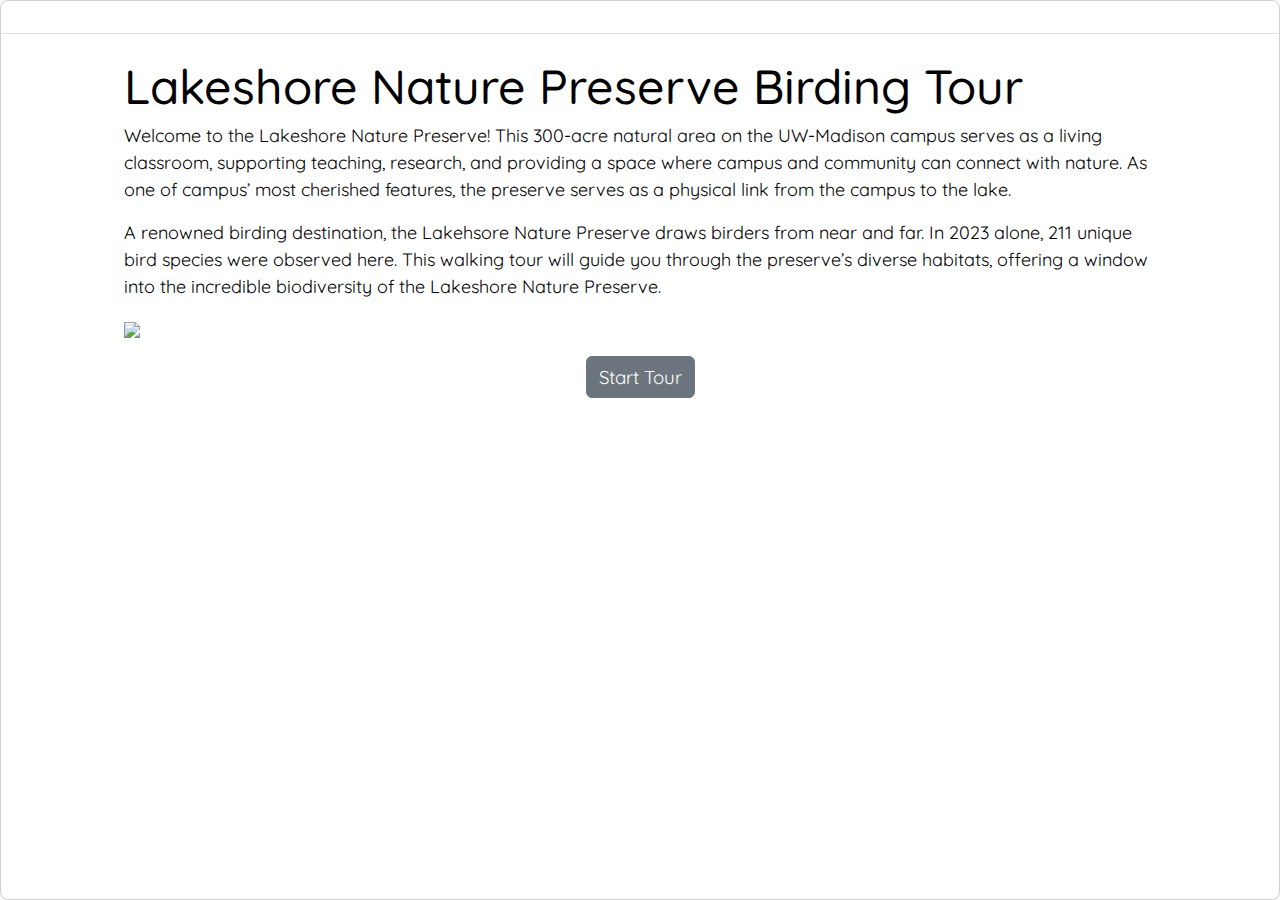
==== index.html @ a1fc1f9d "Add files via upload" ====
<!DOCTYPE html>
<html lang="en">
    <head>
        <meta charset="utf-8">
        <meta name="viewport" content="width=device-width">
            <title></title>

        <!--Custom stylesheet-->
        <link rel="stylesheet" href="css/style.css">
        <!--External stylesheets-->
        <link rel="stylesheet" href="lib/leaflet/leaflet.css">
        <link rel="stylesheet" href="lib/bootstrap.min.css">
        <!--Google Fonts preloading-->
        <link rel="preconnect" href="https://fonts.googleapis.com">
        <link rel="preconnect" href="https://fonts.gstatic.com" crossorigin>
          <!--Selected Google Fonts-->
          <link href="https://fonts.googleapis.com/css2?family=Jost:ital,wght@0,100..900;1,100..900&family=Quicksand:wght@300..700&display=swap" rel="stylesheet">

    </head>
    <body>
        <!--Splash Screen. This will pop-up at the start of the tour.-->
        <div class="modal" id="splash-modal">
            <div class="modal-dialog" id="splash-dialogue">
                <div class="modal-content" id="splash-content">
                    <div class="modal-header">
                        <div class="col-md-10 offset-md-1 col-sm-12 col-12" id="splash-title-container">
                        </div>
                    </div>
                    <div class="modal-body col-md-10 offset-md-1 col-sm-12 col-12" id="splash-body">                       
                        <!--Title of the tour.-->
                        <h1 id="splash-title" class="modal-title">Lakeshore Nature Preserve Birding Tour</h1>
                        <!--Add additional content here—photos, videos, text, etc.!-->
                        <!--Introductory text of the tour.-->
                        <p>Welcome to the Lakeshore Nature Preserve! This 300-acre natural area on the UW-Madison campus serves as a living classroom, supporting teaching, research, and providing a space where campus and community can connect with nature. As one of campus’ most cherished features, the preserve serves as a physical link from the campus to the lake. </p>
                        <p>A renowned birding destination, the Lakehsore Nature Preserve draws birders from near and far. In 2023 alone, 211 unique bird species were observed here. This walking tour will guide you through the preserve’s diverse habitats, offering a window into the incredible biodiversity of the Lakeshore Nature Preserve. </p>
                        <img id="splash-image" src="img/Intro.jpg">
                        <p></p>
                        <!--Button to start the tour.-->
                        <button type="button" id="start" class="btn btn-secondary" data-bs-dismiss="modal">Start Tour</button>
                    </div>
                </div>
            </div>
        </div>    

        <!--Splash Screen. This will pop-up at the start of the tour.-->
        <div class="modal" id="resources-modal"  tabindex="-1" role="dialog" aria-hidden="true" style="display: none;">
          <div class="modal-dialog" id="resources-dialogue">
              <div class="modal-content" id="resources-content">
                  <div class="modal-header">
                      <div class="col-md-10 offset-md-1 col-sm-12 col-12" id="resources-title-container">
                      </div>
                  </div>
                  <div class="modal-body col-md-10 offset-md-1 col-sm-12 col-12" id="resources-body">                       
                      <!--Title of the tour.-->
                      <h1 id="resources-title" class="modal-title">Resources</h1>
                      <!--Add additional content here—photos, videos, text, etc.!-->
                      <!--Introductory text of the tour.-->
                      <p><a href="https://www.audubon.org/birding/how-to-start-birding" target="_blank">Birding tips and tricks for beginners</a></p>
                      <p><a href="https://merlin.allaboutbirds.org/" target="_blank">Identify bird calls with the Merlin app</a></p>
                      <p><a href="https://ebird.org/home" target="_blank">Keep track of your checklists with eBird</a></p>
                      <p><a href="https://lakeshorepreserve.wisc.edu/" target="_blank">Lakeshore Nature Preserve</a></p>
                      <p><a href="https://www.bipocbirdingclub.org/birding#:~:text=Favorite%20Madison-area%20Birding%20Spots%201%2001%20%E2%80%94%20Patrick,09%20%E2%80%94%20Owen%20Conservation%20Park%20...%20More%20items" target="_blank">More Madison birding hotspots</a></p>
                      
                      <!--Button to start the tour.-->
                      <button type="button" id="start" class="btn btn-secondary" data-bs-dismiss="modal">Close</button>
                  </div>
              </div>
          </div>
      </div>    

        <!--Navigation bar-->
        <nav class="tour-navbar navbar navbar-expand-lg">
          <div class="container-fluid">
          <!--Title of the tour-->
            <a class="navbar-brand" href="#">Lakeshore Nature Preserve Birding Tour</a>
            <button class="navbar-toggler" type="button" data-bs-toggle="collapse" data-bs-target="#navbarNav" aria-controls="navbarNav" aria-expanded="false" aria-label="Toggle navigation">
              <span class="navbar-toggler-icon"></span>
            </button>
          <!--Navigation menu-->
            <div class="collapse navbar-collapse" id="navbarNav">
              <ul class="navbar-nav">
              <!--About button (opens the splash screen)-->
                <li class="nav-item">
                  <a class="nav-link about" aria-current="page" href="#">About</a>
                </li>
                <li class="nav-item">
                  <a type="button" class="nav-link about" aria-current="page" data-bs-toggle="modal" data-bs-target="#resources-modal">Resources</button>
                </li>
              <!--Stops button—allows users to view all the stops of the tour-->
                <li class="nav-item dropdown">
                  <a class="nav-link dropdown-toggle" href="#" role="button" data-bs-toggle="dropdown" aria-expanded="false">
                    Stops
                  </a>
                  <ul class="dropdown-menu"></ul>
                </li>
              </ul>
            </div>
          </div>
        </nav>

<!--Template for a tour stop. When users tap a stop, this screen will popup, filled with content based on the selected stop.-->
<div class="modal" id="stop-modal">
  <div class="modal-dialog" id="stop-dialogue">
      <div class="modal-content" id="stop-content">
          <div class="modal-header">
              <div class="col-md-8 offset-md-2 col-sm-12 col-12" id="title-container">
                  <!-- This element will display the title of the stop -->
                  <h1 class="modal-title" id="stop-title"></h1>
              </div>
              <!-- Button to close the tour stop -->
              <button type="button" id="x" class="btn-close close" data-bs-dismiss="modal" aria-label="Close"></button>
          </div>
          <!-- This element will hold the stop content, including the caption -->
          <div class="modal-body col-md-8 offset-md-2 col-sm-12 col-12" id="stop-body">
              <!-- Placeholder for the caption -->
              <p id="stop-caption" class="text-center"></p>
          </div>
          <!-- Footer section for navigation buttons -->
          <div id="stop-footer" class="modal-footer">
              <button type="button" id="prev" class="btn btn-secondary close" data-bs-dismiss="modal">Prev</button>
              <button type="button" id="next" class="btn btn-secondary close" data-bs-dismiss="modal">Next</button>
          </div>
      </div>
  </div>
</div>


     
        <!--Map Element-->
        <!--Replace data-basemap and data-attribution with a parameters from Leaflet providers demo: https://leaflet-extras.github.io/leaflet-providers/preview/.-->
        <div id="map" 
            data-basemap="https://tile.openstreetmap.org/{z}/{x}/{y}.png"
            data-attribution='&copy; <a href="https://www.openstreetmap.org/copyright">OpenStreetMap</a> contributors'>
            <div class="stop-menu"></div>
        </div>
        <!--Button to center a user's location on the map.-->
        <button class="location-button">Where am I?</button>

        <!--External scripts-->
        <script type="text/javascript" src="lib/leaflet/leaflet.js"></script>
        <script type="text/javascript" src="lib/papaparse.js"></script>
        <script type="text/javascript" src="lib/bootstrap.bundle.min.js"></script>
        <!--Custom scripts-->
        <script type="text/javascript" src="js/main.js"></script>
    </body>
</html>
---- css/style.css ----
/*OVERALL PAGE FORMATTING, DO NOT EDIT*/
html, body {
    height: 100%;
}
body {
    margin: 0;
}

/*FONT LOADING*/
body, .leaflet-popup-content {
    font-family: "Quicksand", sans-serif !important;
}

/*BUTTON STYLING*/
button {
    border: 2px black solid;
    background: rgba(255, 255, 255, 1);
    font-size: 14pt !important;
}
button:hover {
    background: rgba(240, 240, 240, 1);
}

/*MAP INTERFACE*/
/*MAP*/
#map {
    width: 100vw;
    height: 100%;
    position: absolute;
}
/*LOCATION BUTTON ("Where am I")*/
.location-button {
    display: block;
    width: 180px;
    height: 40px;
    bottom: 20px;
    right: calc(50% - 90px);
    font-size: 20px;
    position: absolute;
    font-weight: bold;
    z-index: 500;
}
/*STOP STYLING*/
.active-stop {
    fill: white;
    stroke: black;
}
.inactive-stop {
    fill: gray;
    stroke: black;
}
/*ROUTE STYLING*/
.active-route {
    stroke: black;
}
.inactive-route {
    stroke: gray;
}

/*NAVIGATION BAR*/
.tour-navbar, .dropdown-menu {
    z-index: 2000; /*do not edit the z-index*/
    background-color: white !important; /*background color of navigation bar*/
}
/*stop buttons in navigation bar*/
.dropdown-menu {
    border: none !important;
}
.dropdown-item {
    white-space: wrap !important;
}
.dropdown-item:hover {
    cursor: pointer;
}

/*SPLASH SCREEN STYLING*/
#splash-dialogue, #splash-content, #splash-modal {
    background-color: white; /*background color of the splash screen*/
    color: black; /*text color of the splash screen*/
    margin: 0;
    max-width: 100vw !important;
    width: 100vw !important;
    height: 100vh !important;
    z-index: 5000;
}
#splash-body {
    height: 100%;
    padding-bottom: 20px;
    overflow: auto;
    -webkit-overflow-scrolling: touch;
}
#splash-title {
    font-size: 48px;
}
#splash-image {
    width: 100%;
}
#splash-content p {
    font-size: 18px;
}
#start {
    margin: auto;
    display: block;
}

/*RESOUCE SCREEN STYLING*/
#resource-dialogue, #resource-content, #resource-modal {
    background-color: white; /*background color of the splash screen*/
    color: black; /*text color of the splash screen*/
    margin: 0;
    max-width: 100vw !important;
    width: 100vw !important;
    height: 100vh !important;
    z-index: 5000;
}
#resource-body {
    height: 100%;
    padding-bottom: 20px;
    overflow: auto;
    -webkit-overflow-scrolling: touch;
}
#resource-title {
    font-size: 48px;
}
#resource-image {
    width: 100%;
}
#resource-content p {
    font-size: 18px;
}
#start {
    margin: auto;
    display: block;
}
#resources-modal .modal-dialog {
    margin-top: 250px; /* Adjust this value to match your navbar's height */
}


/*STOP CONTENT STYLING*/
#stop-modal {
    z-index: 3000;
}
#title-container {
    padding-left: 10px;
}
#stop-content {
    background: white; /*adjust background color of stop*/
    color: black; /*adjust font color of stop*/
    width: 100vw;
    margin: 0;
    border-radius: 0;
}
#stop-dialogue {
    height: 100%;
    margin: 0;
}
#stop-body {
    height: 100%;
    overflow: scroll;
}
#stop-img {
    width: 100%;
}
#stop-caption {
    font-size: 14px; /* Smaller font size for captions */
    text-align: center; /* Center-align text */
    margin-top: 10px; /* Add space between image and caption */
    color: gray; /* Caption text color */
    font-style: italic; /* Optional: Make caption italic */
}
#stop-text {
    margin-top: 10px;
    font-size: 20px;
}
#stop-footer {
    display: block !important;
}
#prev {
    float: left;
}
#next {
    float: right;
}

/*RESPONSIVE DESIGN*/
@media (min-width: 992px) {
    .dropdown-menu {
        width: 300px;
    }
}
---- lib/leaflet/leaflet.css ----
/* required styles */

.leaflet-pane,
.leaflet-tile,
.leaflet-marker-icon,
.leaflet-marker-shadow,
.leaflet-tile-container,
.leaflet-pane > svg,
.leaflet-pane > canvas,
.leaflet-zoom-box,
.leaflet-image-layer,
.leaflet-layer {
	position: absolute;
	left: 0;
	top: 0;
	}
.leaflet-container {
	overflow: hidden;
	}
.leaflet-tile,
.leaflet-marker-icon,
.leaflet-marker-shadow {
	-webkit-user-select: none;
	   -moz-user-select: none;
	        user-select: none;
	  -webkit-user-drag: none;
	}
/* Prevents IE11 from highlighting tiles in blue */
.leaflet-tile::selection {
	background: transparent;
}
/* Safari renders non-retina tile on retina better with this, but Chrome is worse */
.leaflet-safari .leaflet-tile {
	image-rendering: -webkit-optimize-contrast;
	}
/* hack that prevents hw layers "stretching" when loading new tiles */
.leaflet-safari .leaflet-tile-container {
	width: 1600px;
	height: 1600px;
	-webkit-transform-origin: 0 0;
	}
.leaflet-marker-icon,
.leaflet-marker-shadow {
	display: block;
	}
/* .leaflet-container svg: reset svg max-width decleration shipped in Joomla! (joomla.org) 3.x */
/* .leaflet-container img: map is broken in FF if you have max-width: 100% on tiles */
.leaflet-container .leaflet-overlay-pane svg {
	max-width: none !important;
	max-height: none !important;
	}
.leaflet-container .leaflet-marker-pane img,
.leaflet-container .leaflet-shadow-pane img,
.leaflet-container .leaflet-tile-pane img,
.leaflet-container img.leaflet-image-layer,
.leaflet-container .leaflet-tile {
	max-width: none !important;
	max-height: none !important;
	width: auto;
	padding: 0;
	}

.leaflet-container.leaflet-touch-zoom {
	-ms-touch-action: pan-x pan-y;
	touch-action: pan-x pan-y;
	}
.leaflet-container.leaflet-touch-drag {
	-ms-touch-action: pinch-zoom;
	/* Fallback for FF which doesn't support pinch-zoom */
	touch-action: none;
	touch-action: pinch-zoom;
}
.leaflet-container.leaflet-touch-drag.leaflet-touch-zoom {
	-ms-touch-action: none;
	touch-action: none;
}
.leaflet-container {
	-webkit-tap-highlight-color: transparent;
}
.leaflet-container a {
	-webkit-tap-highlight-color: rgba(51, 181, 229, 0.4);
}
.leaflet-tile {
	filter: inherit;
	visibility: hidden;
	}
.leaflet-tile-loaded {
	visibility: inherit;
	}
.leaflet-zoom-box {
	width: 0;
	height: 0;
	-moz-box-sizing: border-box;
	     box-sizing: border-box;
	z-index: 800;
	}
/* workaround for https://bugzilla.mozilla.org/show_bug.cgi?id=888319 */
.leaflet-overlay-pane svg {
	-moz-user-select: none;
	}

.leaflet-pane         { z-index: 400; }

.leaflet-tile-pane    { z-index: 200; }
.leaflet-overlay-pane { z-index: 400; }
.leaflet-shadow-pane  { z-index: 500; }
.leaflet-marker-pane  { z-index: 600; }
.leaflet-tooltip-pane   { z-index: 650; }
.leaflet-popup-pane   { z-index: 700; }

.leaflet-map-pane canvas { z-index: 100; }
.leaflet-map-pane svg    { z-index: 200; }

.leaflet-vml-shape {
	width: 1px;
	height: 1px;
	}
.lvml {
	behavior: url(#default#VML);
	display: inline-block;
	position: absolute;
	}


/* control positioning */

.leaflet-control {
	position: relative;
	z-index: 800;
	pointer-events: visiblePainted; /* IE 9-10 doesn't have auto */
	pointer-events: auto;
	}
.leaflet-top,
.leaflet-bottom {
	position: absolute;
	z-index: 1000;
	pointer-events: none;
	}
.leaflet-top {
	top: 0;
	}
.leaflet-right {
	right: 0;
	}
.leaflet-bottom {
	bottom: 0;
	}
.leaflet-left {
	left: 0;
	}
.leaflet-control {
	float: left;
	clear: both;
	}
.leaflet-right .leaflet-control {
	float: right;
	}
.leaflet-top .leaflet-control {
	margin-top: 10px;
	}
.leaflet-bottom .leaflet-control {
	margin-bottom: 10px;
	}
.leaflet-left .leaflet-control {
	margin-left: 10px;
	}
.leaflet-right .leaflet-control {
	margin-right: 10px;
	}


/* zoom and fade animations */

.leaflet-fade-anim .leaflet-popup {
	opacity: 0;
	-webkit-transition: opacity 0.2s linear;
	   -moz-transition: opacity 0.2s linear;
	        transition: opacity 0.2s linear;
	}
.leaflet-fade-anim .leaflet-map-pane .leaflet-popup {
	opacity: 1;
	}
.leaflet-zoom-animated {
	-webkit-transform-origin: 0 0;
	    -ms-transform-origin: 0 0;
	        transform-origin: 0 0;
	}
svg.leaflet-zoom-animated {
	will-change: transform;
}

.leaflet-zoom-anim .leaflet-zoom-animated {
	-webkit-transition: -webkit-transform 0.25s cubic-bezier(0,0,0.25,1);
	   -moz-transition:    -moz-transform 0.25s cubic-bezier(0,0,0.25,1);
	        transition:         transform 0.25s cubic-bezier(0,0,0.25,1);
	}
.leaflet-zoom-anim .leaflet-tile,
.leaflet-pan-anim .leaflet-tile {
	-webkit-transition: none;
	   -moz-transition: none;
	        transition: none;
	}

.leaflet-zoom-anim .leaflet-zoom-hide {
	visibility: hidden;
	}


/* cursors */

.leaflet-interactive {
	cursor: pointer;
	}
.leaflet-grab {
	cursor: -webkit-grab;
	cursor:    -moz-grab;
	cursor:         grab;
	}
.leaflet-crosshair,
.leaflet-crosshair .leaflet-interactive {
	cursor: crosshair;
	}
.leaflet-popup-pane,
.leaflet-control {
	cursor: auto;
	}
.leaflet-dragging .leaflet-grab,
.leaflet-dragging .leaflet-grab .leaflet-interactive,
.leaflet-dragging .leaflet-marker-draggable {
	cursor: move;
	cursor: -webkit-grabbing;
	cursor:    -moz-grabbing;
	cursor:         grabbing;
	}

/* marker & overlays interactivity */
.leaflet-marker-icon,
.leaflet-marker-shadow,
.leaflet-image-layer,
.leaflet-pane > svg path,
.leaflet-tile-container {
	pointer-events: none;
	}

.leaflet-marker-icon.leaflet-interactive,
.leaflet-image-layer.leaflet-interactive,
.leaflet-pane > svg path.leaflet-interactive,
svg.leaflet-image-layer.leaflet-interactive path {
	pointer-events: visiblePainted; /* IE 9-10 doesn't have auto */
	pointer-events: auto;
	}

/* visual tweaks */

.leaflet-container {
	background: #ddd;
	outline-offset: 1px;
	}
.leaflet-container a {
	color: #0078A8;
	}
.leaflet-zoom-box {
	border: 2px dotted #38f;
	background: rgba(255,255,255,0.5);
	}


/* general typography */
.leaflet-container {
	font-family: "Helvetica Neue", Arial, Helvetica, sans-serif;
	font-size: 12px;
	font-size: 0.75rem;
	line-height: 1.5;
	}


/* general toolbar styles */

.leaflet-bar {
	box-shadow: 0 1px 5px rgba(0,0,0,0.65);
	border-radius: 4px;
	}
.leaflet-bar a {
	background-color: #fff;
	border-bottom: 1px solid #ccc;
	width: 26px;
	height: 26px;
	line-height: 26px;
	display: block;
	text-align: center;
	text-decoration: none;
	color: black;
	}
.leaflet-bar a,
.leaflet-control-layers-toggle {
	background-position: 50% 50%;
	background-repeat: no-repeat;
	display: block;
	}
.leaflet-bar a:hover,
.leaflet-bar a:focus {
	background-color: #f4f4f4;
	}
.leaflet-bar a:first-child {
	border-top-left-radius: 4px;
	border-top-right-radius: 4px;
	}
.leaflet-bar a:last-child {
	border-bottom-left-radius: 4px;
	border-bottom-right-radius: 4px;
	border-bottom: none;
	}
.leaflet-bar a.leaflet-disabled {
	cursor: default;
	background-color: #f4f4f4;
	color: #bbb;
	}

.leaflet-touch .leaflet-bar a {
	width: 30px;
	height: 30px;
	line-height: 30px;
	}
.leaflet-touch .leaflet-bar a:first-child {
	border-top-left-radius: 2px;
	border-top-right-radius: 2px;
	}
.leaflet-touch .leaflet-bar a:last-child {
	border-bottom-left-radius: 2px;
	border-bottom-right-radius: 2px;
	}

/* zoom control */

.leaflet-control-zoom-in,
.leaflet-control-zoom-out {
	font: bold 18px 'Lucida Console', Monaco, monospace;
	text-indent: 1px;
	}

.leaflet-touch .leaflet-control-zoom-in, .leaflet-touch .leaflet-control-zoom-out  {
	font-size: 22px;
	}


/* layers control */

.leaflet-control-layers {
	box-shadow: 0 1px 5px rgba(0,0,0,0.4);
	background: #fff;
	border-radius: 5px;
	}
.leaflet-control-layers-toggle {
	background-image: url(images/layers.png);
	width: 36px;
	height: 36px;
	}
.leaflet-retina .leaflet-control-layers-toggle {
	background-image: url(images/layers-2x.png);
	background-size: 26px 26px;
	}
.leaflet-touch .leaflet-control-layers-toggle {
	width: 44px;
	height: 44px;
	}
.leaflet-control-layers .leaflet-control-layers-list,
.leaflet-control-layers-expanded .leaflet-control-layers-toggle {
	display: none;
	}
.leaflet-control-layers-expanded .leaflet-control-layers-list {
	display: block;
	position: relative;
	}
.leaflet-control-layers-expanded {
	padding: 6px 10px 6px 6px;
	color: #333;
	background: #fff;
	}
.leaflet-control-layers-scrollbar {
	overflow-y: scroll;
	overflow-x: hidden;
	padding-right: 5px;
	}
.leaflet-control-layers-selector {
	margin-top: 2px;
	position: relative;
	top: 1px;
	}
.leaflet-control-layers label {
	display: block;
	font-size: 13px;
	font-size: 1.08333em;
	}
.leaflet-control-layers-separator {
	height: 0;
	border-top: 1px solid #ddd;
	margin: 5px -10px 5px -6px;
	}

/* Default icon URLs */
.leaflet-default-icon-path { /* used only in path-guessing heuristic, see L.Icon.Default */
	background-image: url(images/marker-icon.png);
	}


/* attribution and scale controls */

.leaflet-container .leaflet-control-attribution {
	background: #fff;
	background: rgba(255, 255, 255, 0.8);
	margin: 0;
	}
.leaflet-control-attribution,
.leaflet-control-scale-line {
	padding: 0 5px;
	color: #333;
	line-height: 1.4;
	}
.leaflet-control-attribution a {
	text-decoration: none;
	}
.leaflet-control-attribution a:hover,
.leaflet-control-attribution a:focus {
	text-decoration: underline;
	}
.leaflet-control-attribution svg {
	display: inline !important;
	}
.leaflet-left .leaflet-control-scale {
	margin-left: 5px;
	}
.leaflet-bottom .leaflet-control-scale {
	margin-bottom: 5px;
	}
.leaflet-control-scale-line {
	border: 2px solid #777;
	border-top: none;
	line-height: 1.1;
	padding: 2px 5px 1px;
	white-space: nowrap;
	overflow: hidden;
	-moz-box-sizing: border-box;
	     box-sizing: border-box;

	background: #fff;
	background: rgba(255, 255, 255, 0.5);
	}
.leaflet-control-scale-line:not(:first-child) {
	border-top: 2px solid #777;
	border-bottom: none;
	margin-top: -2px;
	}
.leaflet-control-scale-line:not(:first-child):not(:last-child) {
	border-bottom: 2px solid #777;
	}

.leaflet-touch .leaflet-control-attribution,
.leaflet-touch .leaflet-control-layers,
.leaflet-touch .leaflet-bar {
	box-shadow: none;
	}
.leaflet-touch .leaflet-control-layers,
.leaflet-touch .leaflet-bar {
	border: 2px solid rgba(0,0,0,0.2);
	background-clip: padding-box;
	}


/* popup */

.leaflet-popup {
	position: absolute;
	text-align: center;
	margin-bottom: 20px;
	}
.leaflet-popup-content-wrapper {
	padding: 1px;
	text-align: left;
	border-radius: 12px;
	}
.leaflet-popup-content {
	margin: 13px 24px 13px 20px;
	line-height: 1.3;
	font-size: 13px;
	font-size: 1.08333em;
	min-height: 1px;
	}
.leaflet-popup-content p {
	margin: 17px 0;
	margin: 1.3em 0;
	}
.leaflet-popup-tip-container {
	width: 40px;
	height: 20px;
	position: absolute;
	left: 50%;
	margin-top: -1px;
	margin-left: -20px;
	overflow: hidden;
	pointer-events: none;
	}
.leaflet-popup-tip {
	width: 17px;
	height: 17px;
	padding: 1px;

	margin: -10px auto 0;
	pointer-events: auto;

	-webkit-transform: rotate(45deg);
	   -moz-transform: rotate(45deg);
	    -ms-transform: rotate(45deg);
	        transform: rotate(45deg);
	}
.leaflet-popup-content-wrapper,
.leaflet-popup-tip {
	background: white;
	color: #333;
	box-shadow: 0 3px 14px rgba(0,0,0,0.4);
	}
.leaflet-container a.leaflet-popup-close-button {
	position: absolute;
	top: 0;
	right: 0;
	border: none;
	text-align: center;
	width: 24px;
	height: 24px;
	font: 16px/24px Tahoma, Verdana, sans-serif;
	color: #757575;
	text-decoration: none;
	background: transparent;
	}
.leaflet-container a.leaflet-popup-close-button:hover,
.leaflet-container a.leaflet-popup-close-button:focus {
	color: #585858;
	}
.leaflet-popup-scrolled {
	overflow: auto;
	border-bottom: 1px solid #ddd;
	border-top: 1px solid #ddd;
	}

.leaflet-oldie .leaflet-popup-content-wrapper {
	-ms-zoom: 1;
	}
.leaflet-oldie .leaflet-popup-tip {
	width: 24px;
	margin: 0 auto;

	-ms-filter: "progid:DXImageTransform.Microsoft.Matrix(M11=0.70710678, M12=0.70710678, M21=-0.70710678, M22=0.70710678)";
	filter: progid:DXImageTransform.Microsoft.Matrix(M11=0.70710678, M12=0.70710678, M21=-0.70710678, M22=0.70710678);
	}

.leaflet-oldie .leaflet-control-zoom,
.leaflet-oldie .leaflet-control-layers,
.leaflet-oldie .leaflet-popup-content-wrapper,
.leaflet-oldie .leaflet-popup-tip {
	border: 1px solid #999;
	}


/* div icon */

.leaflet-div-icon {
	background: #fff;
	border: 1px solid #666;
	}


/* Tooltip */
/* Base styles for the element that has a tooltip */
.leaflet-tooltip {
	position: absolute;
	padding: 6px;
	background-color: #fff;
	border: 1px solid #fff;
	border-radius: 3px;
	color: #222;
	white-space: nowrap;
	-webkit-user-select: none;
	-moz-user-select: none;
	-ms-user-select: none;
	user-select: none;
	pointer-events: none;
	box-shadow: 0 1px 3px rgba(0,0,0,0.4);
	}
.leaflet-tooltip.leaflet-interactive {
	cursor: pointer;
	pointer-events: auto;
	}
.leaflet-tooltip-top:before,
.leaflet-tooltip-bottom:before,
.leaflet-tooltip-left:before,
.leaflet-tooltip-right:before {
	position: absolute;
	pointer-events: none;
	border: 6px solid transparent;
	background: transparent;
	content: "";
	}

/* Directions */

.leaflet-tooltip-bottom {
	margin-top: 6px;
}
.leaflet-tooltip-top {
	margin-top: -6px;
}
.leaflet-tooltip-bottom:before,
.leaflet-tooltip-top:before {
	left: 50%;
	margin-left: -6px;
	}
.leaflet-tooltip-top:before {
	bottom: 0;
	margin-bottom: -12px;
	border-top-color: #fff;
	}
.leaflet-tooltip-bottom:before {
	top: 0;
	margin-top: -12px;
	margin-left: -6px;
	border-bottom-color: #fff;
	}
.leaflet-tooltip-left {
	margin-left: -6px;
}
.leaflet-tooltip-right {
	margin-left: 6px;
}
.leaflet-tooltip-left:before,
.leaflet-tooltip-right:before {
	top: 50%;
	margin-top: -6px;
	}
.leaflet-tooltip-left:before {
	right: 0;
	margin-right: -12px;
	border-left-color: #fff;
	}
.leaflet-tooltip-right:before {
	left: 0;
	margin-left: -12px;
	border-right-color: #fff;
	}

/* Printing */
	
@media print {
	/* Prevent printers from removing background-images of controls. */
	.leaflet-control {
		-webkit-print-color-adjust: exact;
		color-adjust: exact;
		}
	}
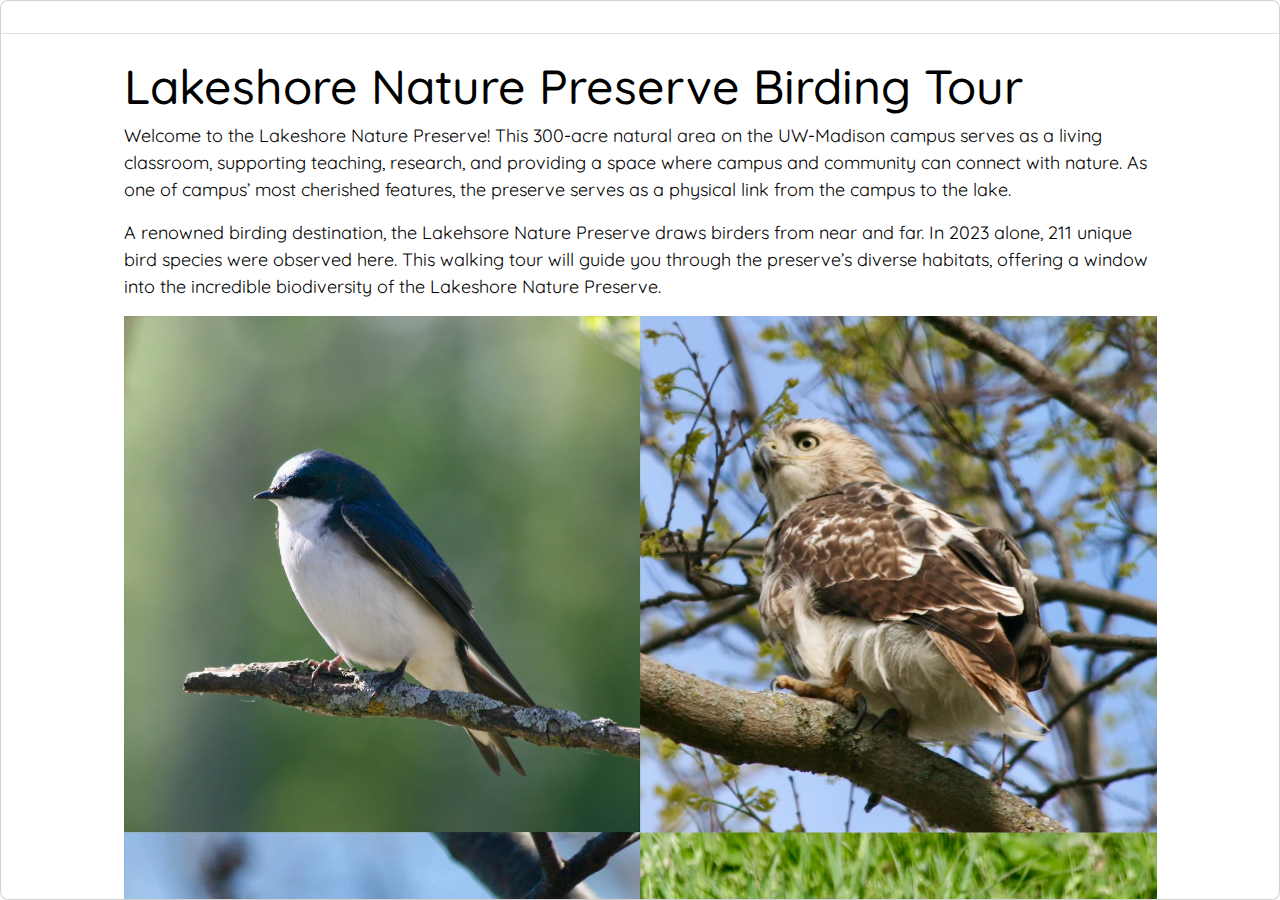
==== commit 7ecf1c8d: "Add files via upload" ====
--- a/index.html
+++ b/index.html
@@ -33,7 +33,7 @@
                         <!--Introductory text of the tour.-->
                         <p>Welcome to the Lakeshore Nature Preserve! This 300-acre natural area on the UW-Madison campus serves as a living classroom, supporting teaching, research, and providing a space where campus and community can connect with nature. As one of campus’ most cherished features, the preserve serves as a physical link from the campus to the lake. </p>
                         <p>A renowned birding destination, the Lakehsore Nature Preserve draws birders from near and far. In 2023 alone, 211 unique bird species were observed here. This walking tour will guide you through the preserve’s diverse habitats, offering a window into the incredible biodiversity of the Lakeshore Nature Preserve. </p>
-                        <img id="splash-image" src="img/Intro.jpg">
+                        <img id="splash-image" src="img/intro.png">
                         <p></p>
                         <!--Button to start the tour.-->
                         <button type="button" id="start" class="btn btn-secondary" data-bs-dismiss="modal">Start Tour</button>
@@ -84,7 +84,7 @@
                   <a class="nav-link about" aria-current="page" href="#">About</a>
                 </li>
                 <li class="nav-item">
-                  <a type="button" class="nav-link about" aria-current="page" data-bs-toggle="modal" data-bs-target="#resources-modal">Resources</button>
+                  <a type="button" class="nav-link about" aria-current="page" data-bs-toggle="modal" data-bs-target="#resources-modal">Resources</a>
                 </li>
               <!--Stops button—allows users to view all the stops of the tour-->
                 <li class="nav-item dropdown">
--- a/css/style.css
+++ b/css/style.css
@@ -93,7 +93,11 @@
     font-size: 48px;
 }
 #splash-image {
-    width: 100%;
+        max-width: 100%; /* Adjust to fit within the screen */
+        height: auto;   /* Maintain aspect ratio */
+        display: block; /* Center the image */
+        margin: 0 auto; /* Center horizontally */
+    
 }
 #splash-content p {
     font-size: 18px;
